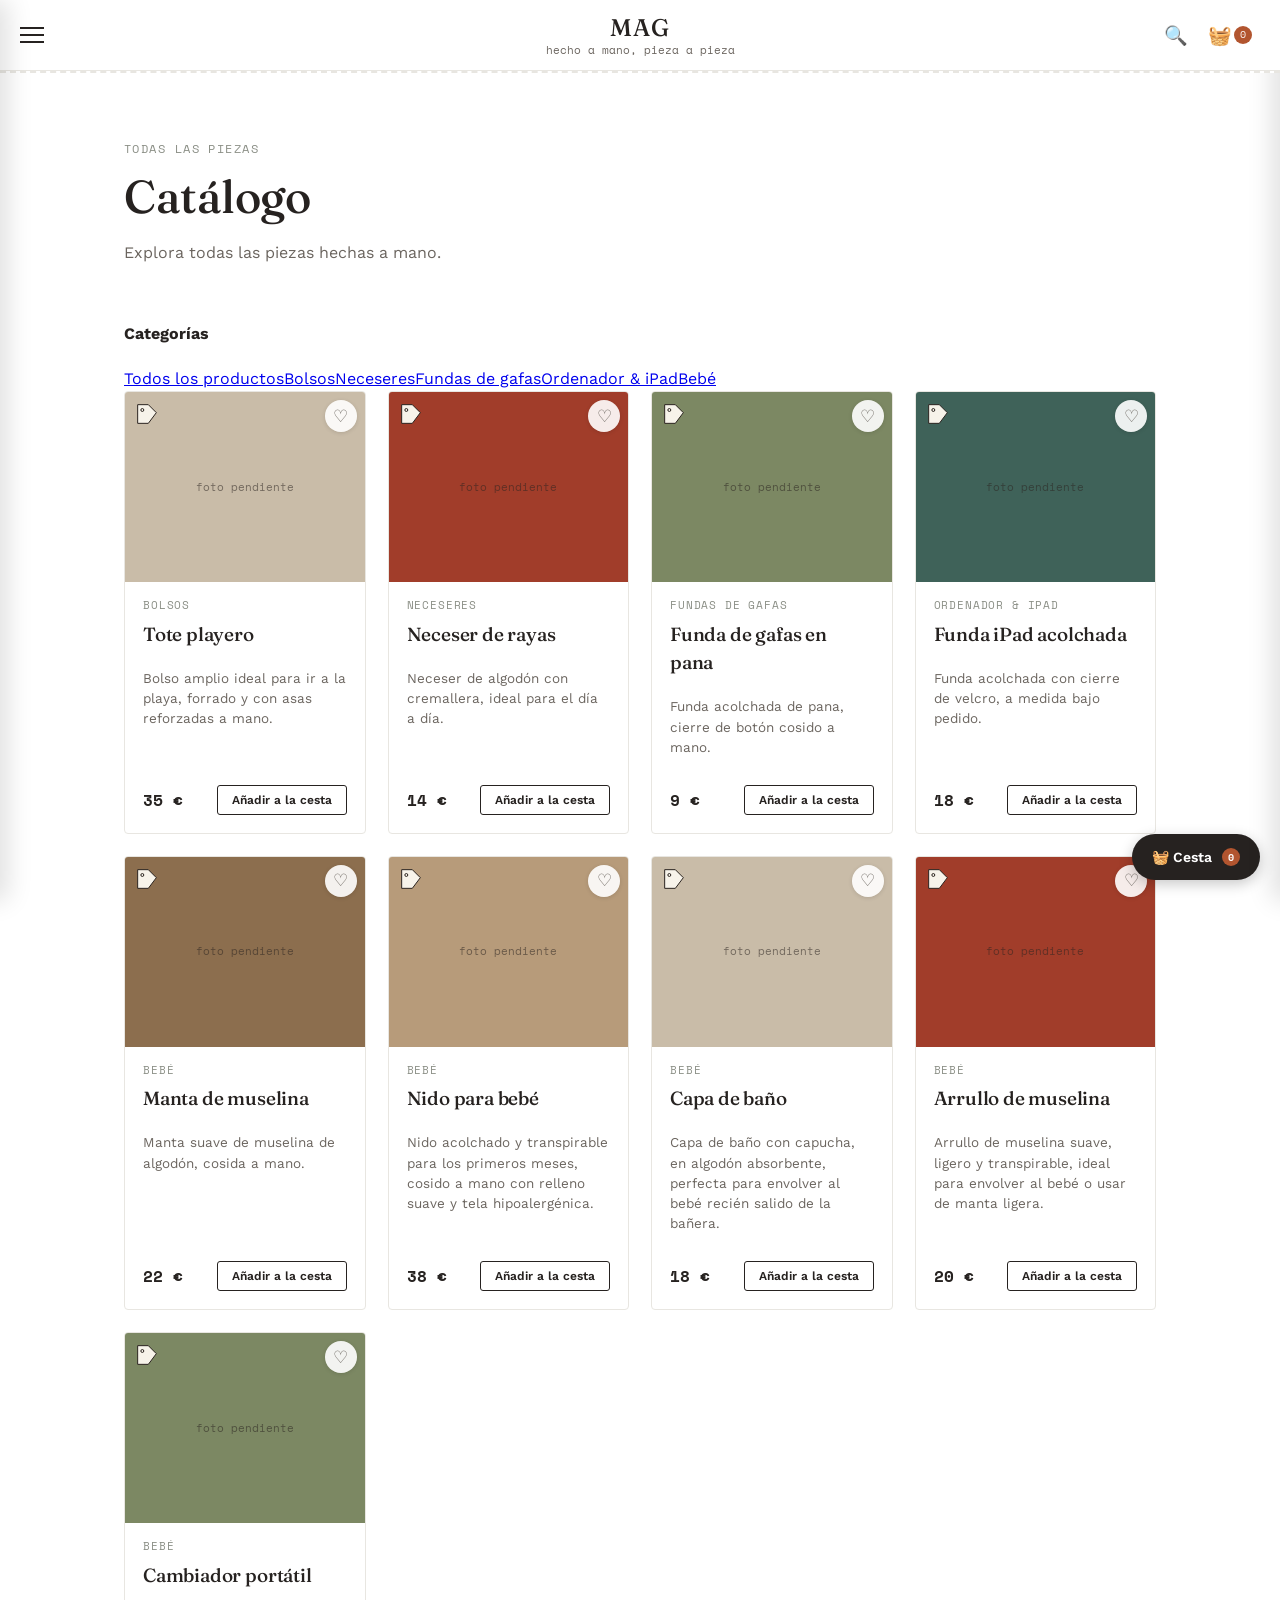
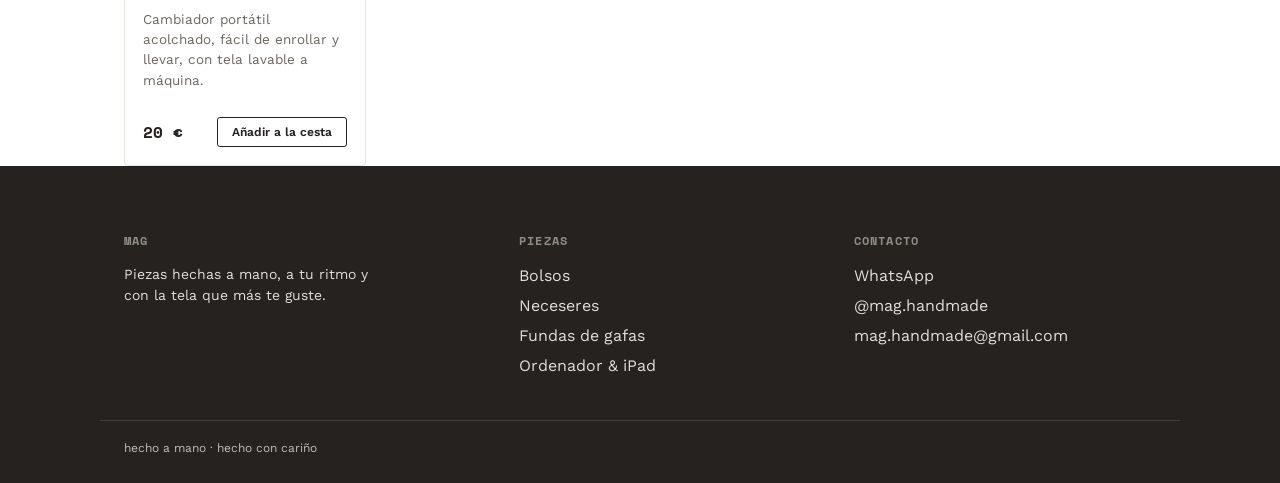
==== catalogo.html @ 7e2ab87d "Add files via upload" ====
<!DOCTYPE html>
<html lang="es">
<head>
<meta charset="UTF-8" />
<meta name="viewport" content="width=device-width, initial-scale=1.0" />
<title>Catálogo — MAG</title>
<link rel="stylesheet" href="mag-common.css" />
</head>
<body>
<div id="mag-chrome"></div>

<section class="page-hero">
  <div class="wrap">
    <span class="eyebrow">Todas las piezas</span>
    <h2 id="cat-page-title">Catálogo</h2>
    <p class="lead" id="cat-page-lead">Explora todas las piezas hechas a mano.</p>
  </div>
</section>

<section class="catalog-layout">
  <div class="wrap catalog-layout-inner">
    <aside class="cat-sidebar">
      <h4>Categorías</h4>
      <nav id="cat-sidebar-list"></nav>
    </aside>
    <div class="catalog-main">
      <div id="search-filter-pill"></div>
      <div class="grid" id="grid"></div>
      <p class="empty-msg" id="empty-msg" style="display:none;">Todavía no hay piezas en esta categoría.</p>
    </div>
  </div>
</section>

<footer>
  <div class="wrap inner">
    <div>
      <h4>MAG</h4>
      <p style="opacity:0.85; font-size:14px; max-width:260px;">Piezas hechas a mano, a tu ritmo y con la tela que más te guste.</p>
    </div>
    <div>
      <h4>Piezas</h4>
      <div id="footer-cats-2"></div>
    </div>
    <div>
      <h4>Contacto</h4>
      <div id="cat-footer-contact"></div>
    </div>
  </div>
  <div class="wrap foot-bottom">hecho a mano · hecho con cariño</div>
</footer>

<script src="mag-common.js"></script>
<script>
async function initCatalogPage() {
  const products = await loadAllProducts();
  const categories = [...new Set(products.map((p) => p.categoria).filter(Boolean))];
  const params = new URLSearchParams(window.location.search);
  const activeCat = params.get("cat") || "";
  const searchTerm = params.get("buscar") || "";

  const sidebarList = document.getElementById("cat-sidebar-list");
  sidebarList.innerHTML = `<a href="catalogo.html" class="${!activeCat ? "active" : ""}">Todos los productos</a>` +
    categories.map((c) => `<a href="catalogo.html?cat=${encodeURIComponent(c)}" class="${activeCat === c ? "active" : ""}">${c}</a>`).join("");

  document.getElementById("cat-page-title").textContent = activeCat || "Catálogo";
  document.getElementById("cat-page-lead").textContent = activeCat
    ? `Todas las piezas de la categoría ${activeCat}.`
    : "Explora todas las piezas hechas a mano.";

  const pillHolder = document.getElementById("search-filter-pill");
  if (searchTerm) {
    pillHolder.innerHTML = `<div class="filter-pill">Buscando: <strong>${searchTerm}</strong> <button id="clear-filter">✕ quitar</button></div>`;
    document.getElementById("clear-filter").addEventListener("click", () => {
      window.location.href = activeCat ? `catalogo.html?cat=${encodeURIComponent(activeCat)}` : "catalogo.html";
    });
  }

  let visible = activeCat ? products.filter((p) => p.categoria === activeCat) : products;
  if (searchTerm) visible = visible.filter((p) => (p.nombre || "").toLowerCase().includes(searchTerm.toLowerCase()));

  const grid = document.getElementById("grid");
  const emptyMsg = document.getElementById("empty-msg");
  emptyMsg.style.display = visible.length === 0 ? "block" : "none";
  grid.innerHTML = visible.map((p, i) => productCardHTML(p, i)).join("");
  bindProductCardEvents(grid, visible);

  document.getElementById("footer-cats-2").innerHTML = categories.slice(0, 4)
    .map((c) => `<div style="margin-bottom:6px;"><a href="catalogo.html?cat=${encodeURIComponent(c)}">${c}</a></div>`).join("");
}

document.addEventListener("DOMContentLoaded", () => {
  initCatalogPage();
  document.getElementById("cat-footer-contact").innerHTML = `
    <div style="margin-bottom:6px;"><a href="https://wa.me/${window.MAG_CONFIG.WHATSAPP_NUMBER}" target="_blank" rel="noreferrer">WhatsApp</a></div>
    <div style="margin-bottom:6px;"><a href="https://instagram.com/${window.MAG_CONFIG.INSTAGRAM_USER}" target="_blank" rel="noreferrer">@${window.MAG_CONFIG.INSTAGRAM_USER}</a></div>
    <div style="margin-bottom:6px;"><a href="mailto:${window.MAG_CONFIG.EMAIL}">${window.MAG_CONFIG.EMAIL}</a></div>
  `;
});
</script>
</body>
</html>
---- mag-common.css ----
/* ====================================================================
   MAG — estilos compartidos por TODAS las páginas
   Este archivo se enlaza desde index.html, personalizacion.html y
   favoritos.html. Si cambias un color aquí, cambia en todas las páginas.
   ==================================================================== */
@import url('https://fonts.googleapis.com/css2?family=Fraunces:opsz,wght@9..144,400;9..144,500;9..144,600&family=Work+Sans:wght@400;500;600&family=Space+Mono:wght@400;700&display=swap');

:root {
  --color-bg: #FFFFFF; --color-bg-alt: #F7F7F5; --color-ink: #262220; --color-ink-soft: #6B655F;
  --color-accent-clay: #B2552F; --color-accent-teal: #8B8F86; --color-accent-sage: #8B8F86;
  --color-accent-heart: #E2897E;
  --color-line: #E8E6E1; --color-card: #FFFFFF;
  --header-height: 86px;
}
* { box-sizing: border-box; }
body { margin: 0; background: var(--color-bg); color: var(--color-ink); font-family: 'Work Sans', sans-serif; line-height: 1.5; padding-top: var(--header-height); }
h1, h2, h3 { font-family: 'Fraunces', serif; font-weight: 500; margin: 0; letter-spacing: -0.01em; }
.mono { font-family: 'Space Mono', monospace; }
.wrap { max-width: 1080px; margin: 0 auto; padding: 0 24px; }
.stitch { width: 100%; height: 8px; display: block; }

/* ---------------- Cabecera fija ---------------- */
.site-header {
  position: fixed; top: 0; left: 0; width: 100%; z-index: 50;
  background: var(--color-bg); border-bottom: 2px dashed var(--color-line);
  transition: transform .3s ease;
}
.site-header.header-hidden { transform: translateY(-100%); }
.site-header-inner {
  display: grid; grid-template-columns: 1fr auto 1fr; align-items: center;
  padding: 14px 20px; gap: 10px;
}
.header-left { justify-self: start; }
.header-right { justify-self: end; display: flex; align-items: center; gap: 4px; }
.header-brand { justify-self: center; text-decoration: none; color: var(--color-ink); display: flex; flex-direction: column; align-items: center; line-height: 1.15; }
.header-brand h1 { font-size: 24px; letter-spacing: 0.03em; }
.header-brand .tagline { font-size: 11px; color: var(--color-ink-soft); font-family: 'Space Mono', monospace; margin-top: 2px; text-align: center; }

.hamburger-btn { width: 38px; height: 34px; background: none; border: none; cursor: pointer; display: flex; flex-direction: column; justify-content: center; gap: 5px; padding: 0; }
.hamburger-btn span { display: block; width: 24px; height: 2px; background: var(--color-ink); }

.header-icon-btn { position: relative; background: none; border: none; font-size: 19px; cursor: pointer; padding: 8px; line-height: 1; }
.cart-badge { background: var(--color-accent-clay); color: #fff; border-radius: 50%; min-width: 18px; height: 18px; display: inline-flex; align-items: center; justify-content: center; font-size: 10px; font-family: 'Space Mono', monospace; padding: 0 4px; vertical-align: top; margin-left: 2px; }

/* ---------------- Búsqueda ---------------- */
.search-overlay {
  max-height: 0; overflow: hidden; background: var(--color-bg); border-top: 1px solid var(--color-line);
  transition: max-height .25s ease; padding: 0 20px;
}
.search-overlay.open { max-height: 340px; padding: 16px 20px; }
.search-input { width: 100%; font-family: 'Work Sans', sans-serif; font-size: 15px; padding: 12px 14px; border: 1px solid var(--color-line); border-radius: 3px; background: var(--color-bg-alt); color: var(--color-ink); }
.search-input:focus { outline: none; border-color: var(--color-ink); }
.search-results { max-height: 260px; overflow-y: auto; }
.search-result-item { display: flex; justify-content: space-between; padding: 10px 6px; border-bottom: 1px solid var(--color-line); cursor: pointer; font-size: 14px; }
.search-result-item:hover { background: var(--color-bg-alt); }

/* ---------------- Menú lateral ---------------- */
.nav-overlay { position: fixed; inset: 0; background: rgba(38,34,32,0.4); z-index: 60; display: none; }
.nav-overlay.open { display: block; }
.nav-panel {
  position: fixed; top: 0; left: 0; height: 100%; width: min(300px, 85%);
  background: var(--color-bg); z-index: 61; transform: translateX(-100%);
  transition: transform .25s ease; display: flex; flex-direction: column;
  box-shadow: 8px 0 24px rgba(0,0,0,0.12); overflow-y: auto;
}
.nav-panel.open { transform: translateX(0); }
.nav-panel-header { display: flex; justify-content: space-between; align-items: center; padding: 18px 20px; border-bottom: 1px solid var(--color-line); }
.nav-panel a { display: block; padding: 16px 22px; border-bottom: 1px solid var(--color-line); text-decoration: none; color: var(--color-ink); font-size: 15px; font-weight: 600; letter-spacing: 0.02em; }
.nav-panel a:hover { background: var(--color-bg-alt); color: var(--color-accent-clay); }

/* ---------------- Botones ---------------- */
.btn { font-family: 'Work Sans', sans-serif; font-weight: 600; font-size: 14px; padding: 12px 22px; border-radius: 3px; cursor: pointer; border: 1.5px solid var(--color-ink); background: var(--color-ink); color: var(--color-bg); display: inline-flex; align-items: center; gap: 8px; text-decoration: none; }
.btn-ghost { background: transparent; color: var(--color-ink); border-color: var(--color-ink); }
.btn-clay { background: var(--color-accent-clay); border-color: var(--color-accent-clay); color: var(--color-card); }
.btn-sm { padding: 7px 14px; font-size: 12px; }

/* ---------------- Catálogo / tarjetas ---------------- */
.cat-bar { display: flex; gap: 10px; overflow-x: auto; padding: 4px 0 8px; }
.chip { font-family: 'Space Mono', monospace; font-size: 12px; white-space: nowrap; padding: 8px 16px; border: 1.5px dashed var(--color-line); border-radius: 20px; background: transparent; color: var(--color-ink-soft); cursor: pointer; }
.chip.active { background: var(--color-ink); border-color: var(--color-ink); color: var(--color-bg); border-style: solid; }

.catalog-section { padding: 30px 0 70px; }
.catalog-head { display: flex; justify-content: space-between; align-items: flex-end; margin-bottom: 22px; flex-wrap: wrap; gap: 14px; }
.grid { display: grid; grid-template-columns: repeat(auto-fill, minmax(240px, 1fr)); gap: 22px; }
.card { background: var(--color-card); border: 1px solid var(--color-line); border-radius: 4px; overflow: hidden; position: relative; display: flex; flex-direction: column; }
.card .hang-tag { position: absolute; top: 10px; left: 10px; width: 24px; height: 24px; z-index: 2; }
.favorite-heart-btn {
  position: absolute; top: 8px; right: 8px; z-index: 2; width: 32px; height: 32px;
  border-radius: 50%; border: none; background: rgba(255,255,255,0.9); cursor: pointer;
  display: flex; align-items: center; justify-content: center; font-size: 17px; line-height: 1;
  color: var(--color-ink-soft); box-shadow: 0 1px 4px rgba(0,0,0,0.12); transition: color .15s, transform .15s;
}
.favorite-heart-btn:hover { transform: scale(1.08); }
.favorite-heart-btn.active { color: var(--color-accent-heart); }
.card .thumb { height: 190px; display: flex; align-items: center; justify-content: center; background-size: cover; background-position: center; }
.card .thumb .swatch-label { font-family: 'Space Mono', monospace; font-size: 11px; color: rgba(43,36,32,0.55); }
.card .body { padding: 16px 18px 18px; display: flex; flex-direction: column; gap: 6px; flex: 1; }
.card .cat-label { font-family: 'Space Mono', monospace; font-size: 10.5px; text-transform: uppercase; letter-spacing: 0.08em; color: var(--color-accent-teal); }
.card h3 { font-size: 19px; }
.card .desc { font-size: 13.5px; color: var(--color-ink-soft); flex: 1; }
.card .price-row { display: flex; justify-content: space-between; align-items: center; margin-top: 8px; }
.card .price { font-family: 'Space Mono', monospace; font-size: 16px; font-weight: 700; }
.unavailable-badge { font-size: 11px; color: var(--color-accent-clay); font-family: 'Space Mono', monospace; }
.empty-msg { margin-top: 24px; color: var(--color-ink-soft); }
.filter-pill { display: inline-flex; align-items: center; gap: 8px; font-family: 'Space Mono', monospace; font-size: 12px; background: var(--color-bg-alt); border: 1px solid var(--color-line); padding: 8px 14px; border-radius: 20px; margin-bottom: 18px; }
.filter-pill button { background: none; border: none; cursor: pointer; font-size: 14px; color: var(--color-accent-clay); }

/* ---------------- Hero / secciones genéricas ---------------- */
.page-hero { padding: 54px 0 20px; }
.page-hero .eyebrow { font-family: 'Space Mono', monospace; font-size: 12px; text-transform: uppercase; letter-spacing: 0.12em; color: var(--color-accent-teal); margin-bottom: 14px; display: block; }
.page-hero h2 { font-size: clamp(30px, 4.6vw, 46px); line-height: 1.1; margin-bottom: 18px; }
.page-hero p.lead { font-size: 16px; color: var(--color-ink-soft); max-width: 640px; }
.fav-subbar { display: flex; align-items: center; gap: 18px; margin-top: 22px; padding-top: 18px; border-top: 1px solid var(--color-line); max-width: 640px; }
.fav-count-label { font-family: 'Space Mono', monospace; font-size: 12.5px; color: var(--color-ink-soft); }

.hero { padding: 64px 0 40px; }
.hero .inner { display: grid; grid-template-columns: 1.3fr 1fr; gap: 40px; align-items: center; }
@media (max-width: 800px) { .hero .inner { grid-template-columns: 1fr; } .spool-art { max-width: 200px; margin: 0 auto; } }
.eyebrow { font-family: 'Space Mono', monospace; font-size: 12px; text-transform: uppercase; letter-spacing: 0.12em; color: var(--color-accent-teal); margin-bottom: 14px; display: block; }
.hero h2 { font-size: clamp(32px, 5vw, 52px); line-height: 1.08; margin-bottom: 20px; }
.hero p.lead { font-size: 17px; color: var(--color-ink-soft); max-width: 480px; margin-bottom: 28px; }
.spool-art { width: 100%; max-width: 260px; }

.about { background: var(--color-bg-alt); padding: 64px 0; border-top: 1px solid var(--color-line); border-bottom: 1px solid var(--color-line); }
.about .inner { display: grid; grid-template-columns: 1fr 1fr; gap: 50px; }
@media (max-width: 800px) { .about .inner { grid-template-columns: 1fr; } }
.about h2 { font-size: 28px; margin-bottom: 16px; }
.about p { color: var(--color-ink-soft); margin-bottom: 14px; font-size: 15.5px; }

footer { background: var(--color-ink); color: var(--color-bg); padding: 50px 0 26px; }
footer .inner { display: grid; grid-template-columns: 1.2fr 1fr 1fr; gap: 32px; }
@media (max-width: 700px) { footer .inner { grid-template-columns: 1fr; } }
footer h4 { font-family: 'Space Mono', monospace; font-size: 12px; text-transform: uppercase; letter-spacing: 0.1em; margin-bottom: 14px; color: var(--color-accent-sage); }
footer a { color: var(--color-bg); text-decoration: none; opacity: 0.85; }
footer a:hover { opacity: 1; text-decoration: underline; }
footer .foot-bottom { margin-top: 36px; padding-top: 18px; border-top: 1px solid rgba(237,230,216,0.2); font-size: 12px; opacity: 0.7; }

/* ---------------- Cesta ---------------- */
.cart-fab { position: fixed; bottom: 20px; right: 20px; z-index: 30; background: var(--color-ink); color: var(--color-bg); border-radius: 50px; padding: 14px 20px; display: flex; align-items: center; gap: 8px; cursor: pointer; border: none; box-shadow: 0 4px 14px rgba(0,0,0,0.22); font-family: 'Work Sans', sans-serif; font-weight: 600; font-size: 14px; }
.cart-overlay { position: fixed; inset: 0; background: rgba(38,34,32,0.4); z-index: 40; display: none; }
.cart-overlay.open { display: block; }
.cart-panel { position: fixed; top: 0; right: 0; height: 100%; width: 100%; max-width: 380px; background: var(--color-bg); z-index: 41; transform: translateX(100%); transition: transform .25s ease; display: flex; flex-direction: column; box-shadow: -8px 0 24px rgba(0,0,0,0.12); }
.cart-panel.open { transform: translateX(0); }
.cart-header { display: flex; justify-content: space-between; align-items: center; padding: 20px 22px; border-bottom: 1px solid var(--color-line); }
.cart-subbar { display: flex; justify-content: space-between; align-items: center; padding: 10px 22px; border-bottom: 1px solid var(--color-line); background: var(--color-bg-alt); }
.cart-count-label { font-family: 'Space Mono', monospace; font-size: 12px; color: var(--color-ink-soft); }
.cart-clear-btn { background: none; border: none; color: var(--color-accent-clay); font-size: 12.5px; cursor: pointer; text-decoration: underline; padding: 0; }
.cart-clear-btn:hover { opacity: 0.75; }
.cart-close { background: none; border: none; font-size: 24px; line-height: 1; cursor: pointer; color: var(--color-ink); }
.cart-items { flex: 1; overflow-y: auto; padding: 6px 22px; }
.cart-item { display: flex; gap: 12px; padding: 14px 0; border-bottom: 1px solid var(--color-line); }
.cart-item-thumb { width: 56px; height: 56px; border-radius: 4px; background-size: cover; background-position: center; flex-shrink: 0; }
.cart-item-body { flex: 1; display: flex; flex-direction: column; gap: 4px; }
.cart-item-name { font-size: 14px; font-weight: 600; }
.cart-item-price { font-family: 'Space Mono', monospace; font-size: 12.5px; color: var(--color-ink-soft); }
.qty-row { display: flex; align-items: center; gap: 10px; margin-top: 4px; }
.qty-btn { width: 22px; height: 22px; border: 1px solid var(--color-line); background: var(--color-bg); cursor: pointer; border-radius: 3px; font-size: 14px; line-height: 1; }
.cart-remove { font-size: 11px; color: var(--color-accent-clay); background: none; border: none; cursor: pointer; text-decoration: underline; padding: 0; margin-left: auto; }
.cart-empty { color: var(--color-ink-soft); font-size: 14px; padding: 40px 0; text-align: center; }
.cart-footer { padding: 18px 22px 24px; border-top: 1px solid var(--color-line); }
.cart-total-row { display: flex; justify-content: space-between; font-size: 15px; margin-bottom: 14px; }
.cart-total-row .amount { font-family: 'Space Mono', monospace; font-weight: 700; }
.cart-checkout-disabled { pointer-events: none; opacity: 0.45; }

/* ---------------- Formularios de contacto ---------------- */
.hablamos { padding: 70px 0; border-top: 1px solid var(--color-line); }
.hablamos .inner { display: grid; grid-template-columns: 1fr 1.15fr; gap: 60px; align-items: start; }
@media (max-width: 800px) { .hablamos .inner { grid-template-columns: 1fr; } }
.hablamos h2 { font-size: clamp(34px, 4vw, 46px); margin-bottom: 20px; }
.hablamos .lead { color: var(--color-ink-soft); font-size: 15.5px; margin-bottom: 26px; max-width: 420px; }
.hablamos .invite { font-family: 'Space Mono', monospace; font-size: 13px; color: var(--color-accent-teal); margin-bottom: 18px; }
.hablamos-contact { display: flex; flex-direction: column; gap: 10px; }
.hablamos-contact a { color: var(--color-ink); text-decoration: none; font-size: 14.5px; border-bottom: 1px solid var(--color-line); width: fit-content; }
.hablamos-contact a:hover { border-color: var(--color-accent-clay); }
.form-row { display: grid; grid-template-columns: 1fr 1fr; gap: 20px; margin-bottom: 20px; }
@media (max-width: 520px) { .form-row { grid-template-columns: 1fr; } }
.form-group { display: flex; flex-direction: column; gap: 8px; }
.form-row .form-group { margin-bottom: 0; }
.hablamos-form > .form-group { margin-bottom: 20px; }
.form-group label { font-size: 13px; font-weight: 600; }
.form-group input, .form-group textarea { font-family: 'Work Sans', sans-serif; font-size: 14px; padding: 12px 14px; border: 1px solid var(--color-line); border-radius: 3px; background: var(--color-bg); color: var(--color-ink); width: 100%; }
.form-group input:focus, .form-group textarea:focus { outline: none; border-color: var(--color-ink); }
.form-group textarea { resize: vertical; min-height: 110px; font-family: 'Work Sans', sans-serif; }

.option-group { margin-bottom: 22px; }
.option-group > label { font-size: 13px; font-weight: 600; display: block; margin-bottom: 10px; }
.option-choices { display: flex; gap: 10px; flex-wrap: wrap; }
.option-choice { position: relative; }
.option-choice input { position: absolute; opacity: 0; width: 100%; height: 100%; cursor: pointer; margin: 0; }
.option-choice span { display: inline-block; padding: 10px 18px; border: 1.5px solid var(--color-line); border-radius: 20px; font-size: 13px; font-family: 'Space Mono', monospace; color: var(--color-ink-soft); }
.option-choice input:checked + span { background: var(--color-ink); border-color: var(--color-ink); color: var(--color-bg); }

.closing-msg { padding: 60px 24px; text-align: center; }
.closing-msg p { font-family: 'Fraunces', serif; font-weight: 500; font-size: clamp(24px, 3.6vw, 38px); line-height: 1.25; max-width: 780px; margin: 0 auto; color: var(--color-ink); }

.personalizacion-text { padding: 10px 0 50px; }
.personalizacion-text p { color: var(--color-ink-soft); font-size: 15.5px; max-width: 760px; margin-bottom: 16px; }

.legal-links-section { padding: 34px 0 8px; text-align: center; border-top: 1px solid var(--color-line); }
.legal-heading { font-family: 'Space Mono', monospace; font-size: 12px; text-transform: uppercase; letter-spacing: 0.1em; color: var(--color-accent-teal); margin-bottom: 14px; text-align: center; }
.legal-links { display: flex; flex-wrap: wrap; justify-content: center; gap: 10px 26px; }
.legal-links a { color: var(--color-ink-soft); font-family: 'Work Sans', sans-serif; font-size: 13.5px; text-decoration: none; }
.legal-links a:hover { color: var(--color-accent-clay); text-decoration: underline; }

.legal-page { padding: 56px 0 80px; }
.legal-page h2 { font-size: clamp(30px, 4vw, 42px); margin-bottom: 30px; }
.legal-tabs { display: flex; flex-wrap: wrap; gap: 10px; margin-bottom: 40px; border-bottom: 1px solid var(--color-line); padding-bottom: 20px; }
.legal-tab { font-family: 'Space Mono', monospace; font-size: 12px; text-transform: uppercase; letter-spacing: 0.04em; padding: 9px 16px; border: 1.5px dashed var(--color-line); border-radius: 20px; background: transparent; color: var(--color-ink-soft); cursor: pointer; }
.legal-tab.active { background: var(--color-ink); border-color: var(--color-ink); color: var(--color-bg); border-style: solid; }
.legal-content h4 { font-family: 'Space Mono', monospace; font-size: 13px; text-transform: uppercase; letter-spacing: 0.08em; color: var(--color-accent-teal); margin-bottom: 16px; }
.legal-content p { font-size: 15px; line-height: 1.75; color: var(--color-ink-soft); margin-bottom: 14px; max-width: 700px; }
.legal-content ul { margin: 0 0 14px; padding-left: 22px; max-width: 700px; }
.legal-content li { font-size: 15px; line-height: 1.75; color: var(--color-ink-soft); margin-bottom: 8px; }
.legal-content strong { color: var(--color-ink); }
.legal-content a { color: var(--color-accent-clay); }

@media (max-width: 640px) {
  :root { --header-height: 78px; }
  .header-brand h1 { font-size: 20px; }
}
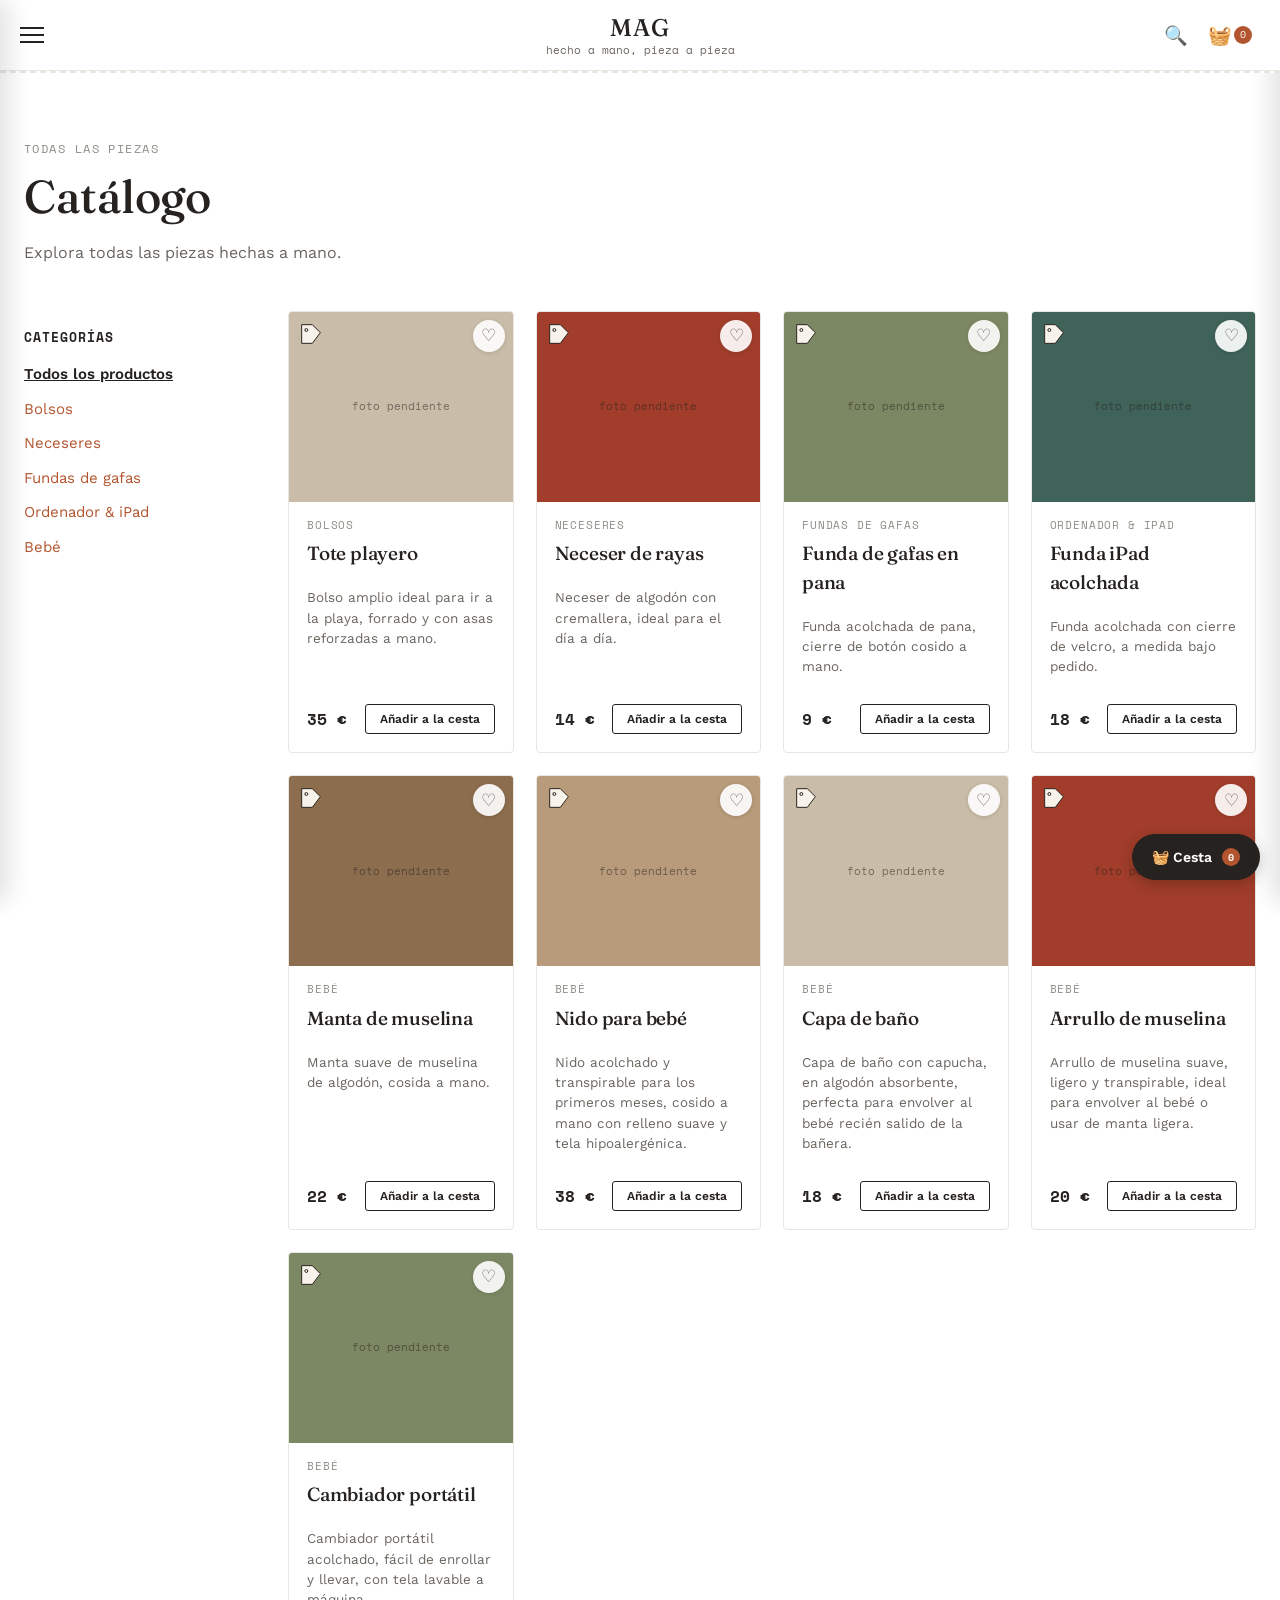
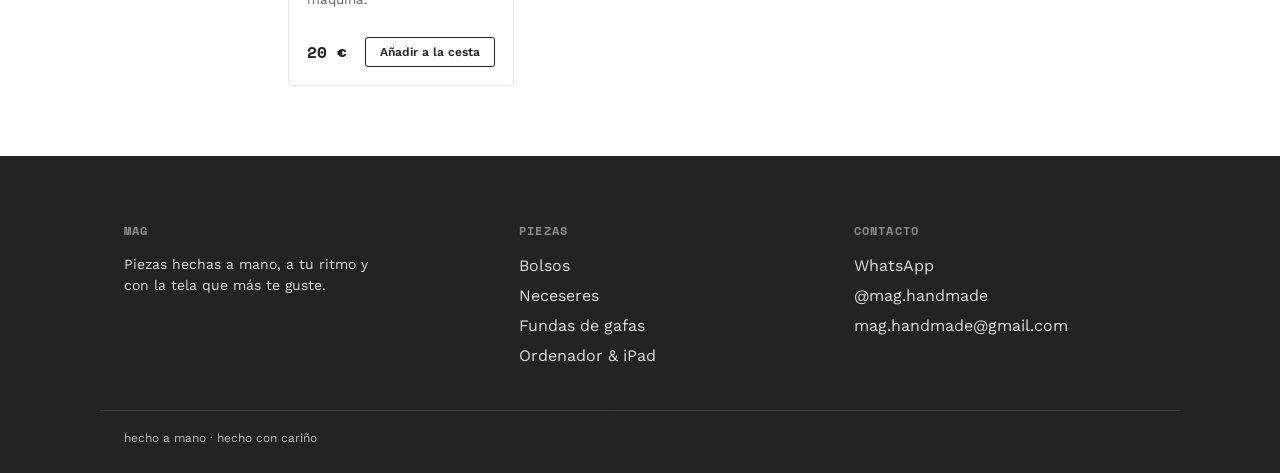
==== commit c1e6ea26: "Rename catalogo-2.html to catalogo.html" ====
--- a/catalogo.html
+++ b/catalogo.html
@@ -9,7 +9,7 @@
 <body>
 <div id="mag-chrome"></div>
 
-<section class="page-hero">
+<section class="page-hero catalog-page-hero">
   <div class="wrap">
     <span class="eyebrow">Todas las piezas</span>
     <h2 id="cat-page-title">Catálogo</h2>
--- a/mag-common.css
+++ b/mag-common.css
@@ -81,6 +81,29 @@
 
 .catalog-section { padding: 30px 0 70px; }
 .catalog-head { display: flex; justify-content: space-between; align-items: flex-end; margin-bottom: 22px; flex-wrap: wrap; gap: 14px; }
+.cat-tiles-lead { color: var(--color-ink-soft); font-size: 14.5px; margin: -8px 0 26px; }
+.cat-tiles { display: grid; grid-template-columns: repeat(auto-fill, minmax(220px, 1fr)); gap: 20px; }
+.cat-tile { position: relative; height: 180px; border-radius: 4px; display: flex; flex-direction: column; justify-content: flex-end; padding: 18px; text-decoration: none; overflow: hidden; }
+.cat-tile::after { content: ""; position: absolute; inset: 0; background: linear-gradient(to top, rgba(38,34,32,0.55), rgba(38,34,32,0) 60%); }
+.cat-tile-name { position: relative; z-index: 1; font-family: 'Fraunces', serif; font-size: 21px; color: #fff; margin-bottom: 4px; }
+.cat-tile-count { position: relative; z-index: 1; font-family: 'Space Mono', monospace; font-size: 11.5px; color: rgba(255,255,255,0.85); text-transform: uppercase; letter-spacing: 0.04em; }
+.cat-tile-all { background: var(--color-ink) !important; align-items: center; justify-content: center; text-align: center; }
+.cat-tile-all::after { display: none; }
+.cat-tile-all .cat-tile-name { font-size: 18px; }
+.cat-tile-all .cat-tile-count { color: var(--color-accent-clay); }
+.cat-tile:hover { opacity: 0.92; }
+
+.catalog-layout { padding: 10px 0 70px; }
+.catalog-layout .wrap { max-width: 1440px; }
+.catalog-layout-inner { display: grid; grid-template-columns: 220px 1fr; gap: 44px; align-items: start; }
+@media (max-width: 800px) { .catalog-layout-inner { grid-template-columns: 1fr; } }
+.cat-sidebar { position: sticky; top: 100px; }
+.cat-sidebar h4 { font-family: 'Space Mono', monospace; font-size: 13px; text-transform: uppercase; letter-spacing: 0.08em; color: var(--color-ink); margin-bottom: 16px; }
+.cat-sidebar nav { display: flex; flex-direction: column; gap: 12px; }
+.cat-sidebar nav a { color: var(--color-accent-clay); text-decoration: none; font-size: 15px; }
+.cat-sidebar nav a.active { color: var(--color-ink); font-weight: 600; text-decoration: underline; }
+.cat-sidebar nav a:hover { opacity: 0.7; }
+.catalog-main .grid { margin-top: 0; grid-template-columns: repeat(auto-fill, minmax(220px, 1fr)); }
 .grid { display: grid; grid-template-columns: repeat(auto-fill, minmax(240px, 1fr)); gap: 22px; }
 .card { background: var(--color-card); border: 1px solid var(--color-line); border-radius: 4px; overflow: hidden; position: relative; display: flex; flex-direction: column; }
 .card .hang-tag { position: absolute; top: 10px; left: 10px; width: 24px; height: 24px; z-index: 2; }
@@ -110,6 +133,7 @@
 .page-hero .eyebrow { font-family: 'Space Mono', monospace; font-size: 12px; text-transform: uppercase; letter-spacing: 0.12em; color: var(--color-accent-teal); margin-bottom: 14px; display: block; }
 .page-hero h2 { font-size: clamp(30px, 4.6vw, 46px); line-height: 1.1; margin-bottom: 18px; }
 .page-hero p.lead { font-size: 16px; color: var(--color-ink-soft); max-width: 640px; }
+.catalog-page-hero .wrap { max-width: 1440px; }
 .fav-subbar { display: flex; align-items: center; gap: 18px; margin-top: 22px; padding-top: 18px; border-top: 1px solid var(--color-line); max-width: 640px; }
 .fav-count-label { font-family: 'Space Mono', monospace; font-size: 12.5px; color: var(--color-ink-soft); }
 
